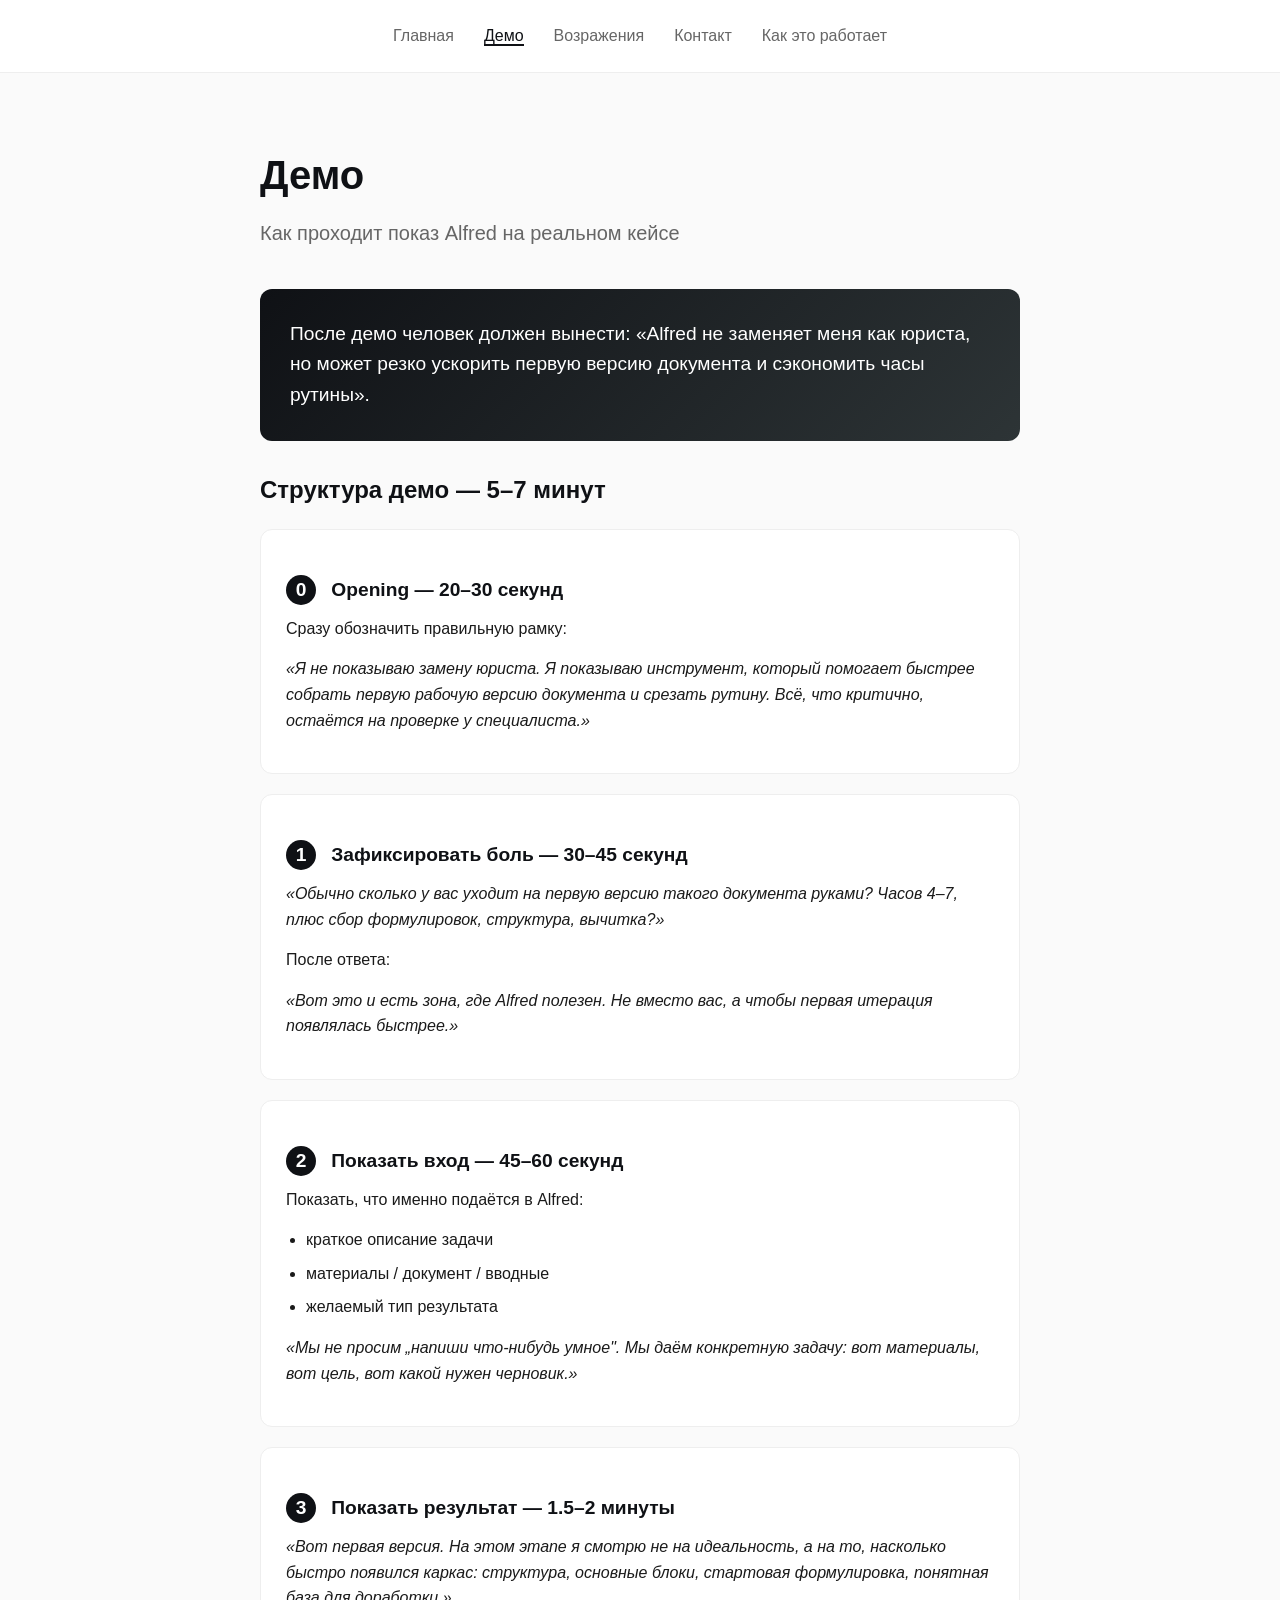
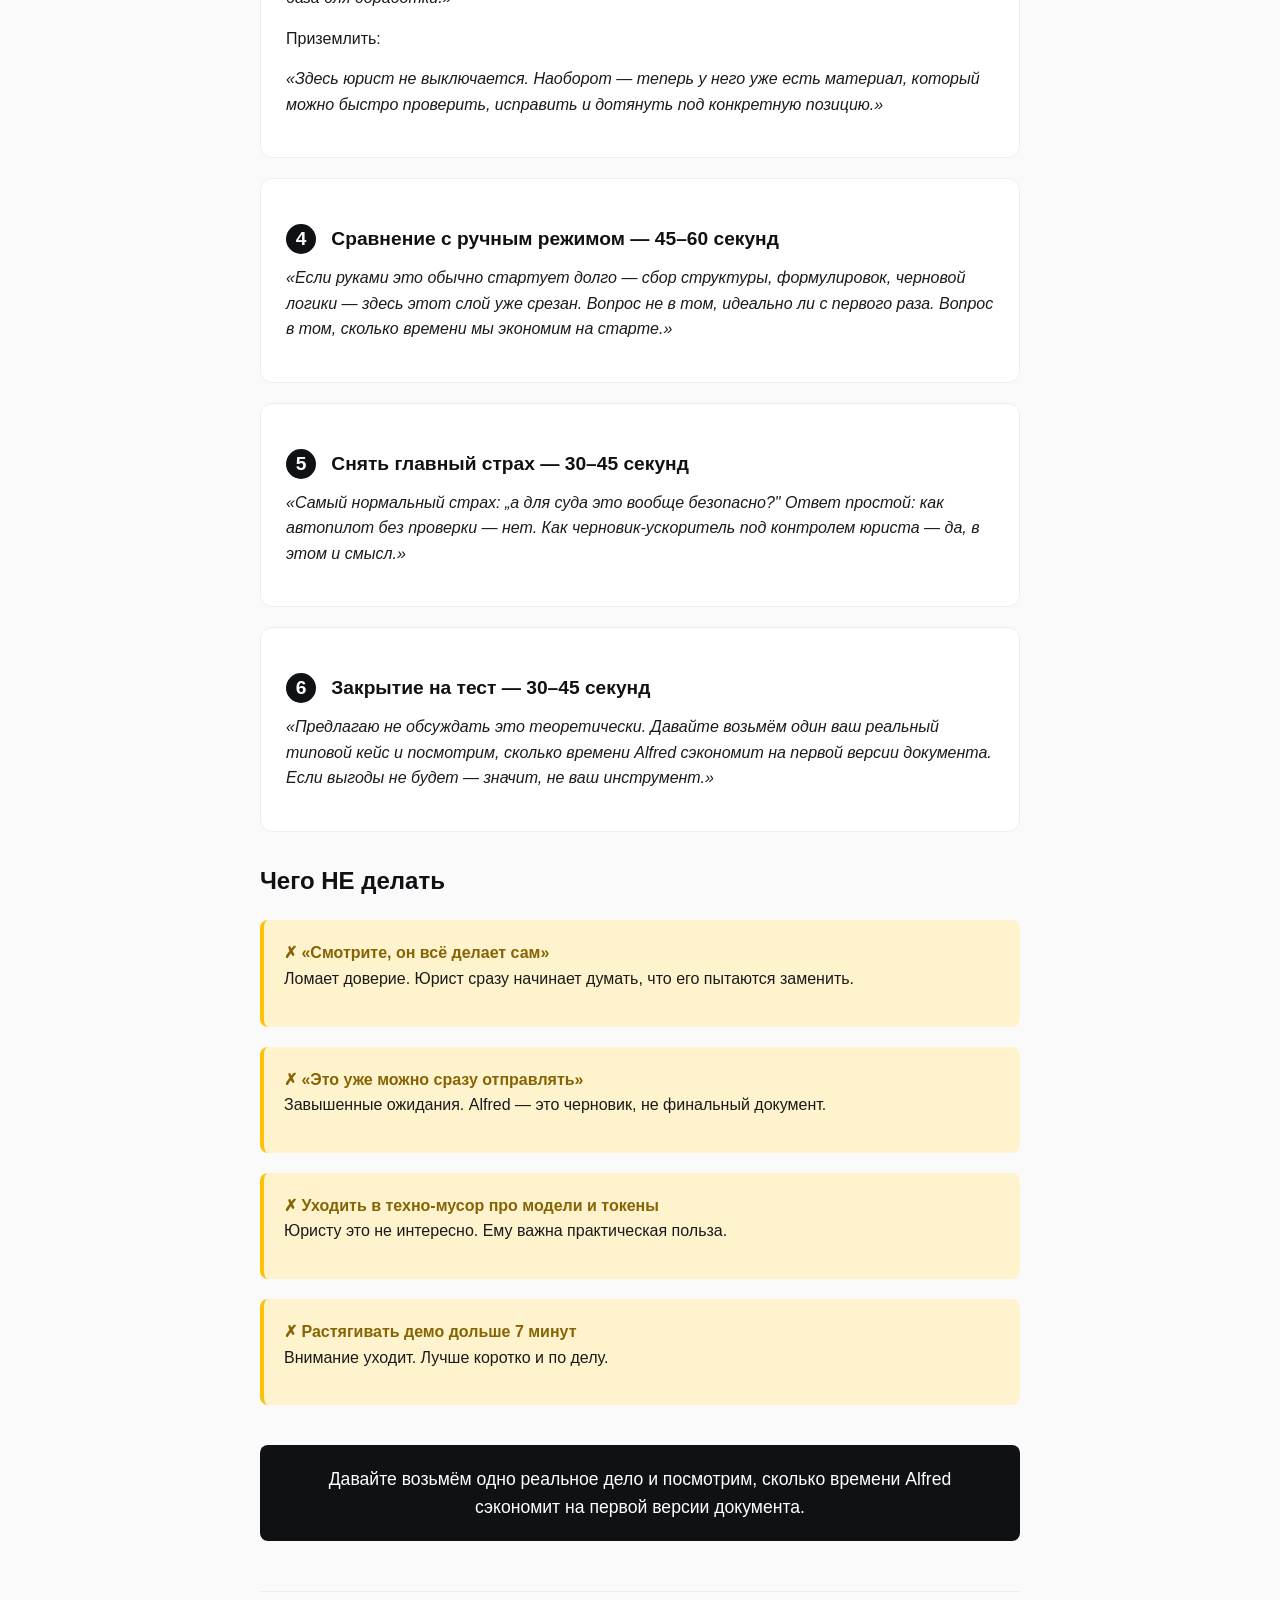
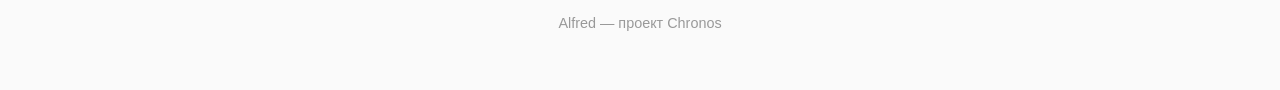
==== demo.html @ 85cc7cb6 "Add Alfred marketing mini-site pages: demo, objections, follow-up, how-it-works" ====
<!DOCTYPE html>
<html lang="ru">
<head>
    <meta charset="UTF-8">
    <meta name="viewport" content="width=device-width, initial-scale=1.0">
    <title>Демо — Alfred</title>
    <style>
        * { margin: 0; padding: 0; box-sizing: border-box; }
        body { font-family: -apple-system, BlinkMacSystemFont, 'Segoe UI', Roboto, sans-serif; line-height: 1.6; color: #1a1a1a; background: #fafafa; }
        .container { max-width: 800px; margin: 0 auto; padding: 40px 20px; }
        h1 { font-size: 2.5rem; margin-bottom: 10px; color: #0f1115; }
        .subtitle { font-size: 1.25rem; color: #666; margin-bottom: 40px; }
        h2 { font-size: 1.5rem; margin: 30px 0 15px; color: #0f1115; }
        h3 { font-size: 1.2rem; margin: 20px 0 10px; color: #0f1115; }
        p { margin-bottom: 15px; }
        .step { background: #fff; padding: 25px; border-radius: 12px; margin: 20px 0; border: 1px solid #eee; }
        .step-num { display: inline-block; background: #0f1115; color: white; width: 30px; height: 30px; border-radius: 50%; text-align: center; line-height: 30px; margin-right: 10px; font-weight: bold; }
        .highlight { background: linear-gradient(135deg, #0f1115 0%, #2d3436 100%); color: white; padding: 30px; border-radius: 12px; margin: 30px 0; }
        .highlight p { color: #fff; font-size: 1.2rem; margin: 0; }
        .anti { background: #fff3cd; padding: 20px; border-radius: 8px; margin: 20px 0; border-left: 4px solid #ffc107; }
        .anti strong { color: #856404; }
        ul { margin: 15px 0 15px 20px; }
        li { margin: 8px 0; }
        .footer { text-align: center; margin-top: 50px; padding-top: 20px; border-top: 1px solid #eee; color: #999; font-size: 0.9rem; }
        nav { background: #fff; border-bottom: 1px solid #eee; padding: 15px 0; margin-bottom: 30px; }
        nav ul { list-style: none; margin: 0; padding: 0; display: flex; justify-content: center; gap: 30px; flex-wrap: wrap; }
        nav a { text-decoration: none; color: #666; font-weight: 500; transition: color 0.2s; }
        nav a:hover { color: #0f1115; }
        nav a.active { color: #0f1115; border-bottom: 2px solid #0f1115; }
        .cta { background: #0f1115; color: white; padding: 20px 30px; border-radius: 8px; text-align: center; margin: 40px 0; }
        .cta p { margin: 0; font-size: 1.1rem; }
    </style>
</head>
<body>
    <nav>
        <ul>
            <li><a href="/">Главная</a></li>
            <li><a href="/demo.html" class="active">Демо</a></li>
            <li><a href="/objections.html">Возражения</a></li>
            <li><a href="/follow-up.html">Контакт</a></li>
            <li><a href="/how-it-works.html">Как это работает</a></li>
        </ul>
    </nav>
    <div class="container">
        <h1>Демо</h1>
        <p class="subtitle">Как проходит показ Alfred на реальном кейсе</p>

        <div class="highlight">
            <p>После демо человек должен вынести: «Alfred не заменяет меня как юриста, но может резко ускорить первую версию документа и сэкономить часы рутины».</p>
        </div>

        <h2>Структура демо — 5–7 минут</h2>

        <div class="step">
            <h3><span class="step-num">0</span> Opening — 20–30 секунд</h3>
            <p>Сразу обозначить правильную рамку:</p>
            <p><em>«Я не показываю замену юриста. Я показываю инструмент, который помогает быстрее собрать первую рабочую версию документа и срезать рутину. Всё, что критично, остаётся на проверке у специалиста.»</em></p>
        </div>

        <div class="step">
            <h3><span class="step-num">1</span> Зафиксировать боль — 30–45 секунд</h3>
            <p><em>«Обычно сколько у вас уходит на первую версию такого документа руками? Часов 4–7, плюс сбор формулировок, структура, вычитка?»</em></p>
            <p>После ответа:</p>
            <p><em>«Вот это и есть зона, где Alfred полезен. Не вместо вас, а чтобы первая итерация появлялась быстрее.»</em></p>
        </div>

        <div class="step">
            <h3><span class="step-num">2</span> Показать вход — 45–60 секунд</h3>
            <p>Показать, что именно подаётся в Alfred:</p>
            <ul>
                <li>краткое описание задачи</li>
                <li>материалы / документ / вводные</li>
                <li>желаемый тип результата</li>
            </ul>
            <p><em>«Мы не просим „напиши что-нибудь умное". Мы даём конкретную задачу: вот материалы, вот цель, вот какой нужен черновик.»</em></p>
        </div>

        <div class="step">
            <h3><span class="step-num">3</span> Показать результат — 1.5–2 минуты</h3>
            <p><em>«Вот первая версия. На этом этапе я смотрю не на идеальность, а на то, насколько быстро появился каркас: структура, основные блоки, стартовая формулировка, понятная база для доработки.»</em></p>
            <p>Приземлить:</p>
            <p><em>«Здесь юрист не выключается. Наоборот — теперь у него уже есть материал, который можно быстро проверить, исправить и дотянуть под конкретную позицию.»</em></p>
        </div>

        <div class="step">
            <h3><span class="step-num">4</span> Сравнение с ручным режимом — 45–60 секунд</h3>
            <p><em>«Если руками это обычно стартует долго — сбор структуры, формулировок, черновой логики — здесь этот слой уже срезан. Вопрос не в том, идеально ли с первого раза. Вопрос в том, сколько времени мы экономим на старте.»</em></p>
        </div>

        <div class="step">
            <h3><span class="step-num">5</span> Снять главный страх — 30–45 секунд</h3>
            <p><em>«Самый нормальный страх: „а для суда это вообще безопасно?" Ответ простой: как автопилот без проверки — нет. Как черновик-ускоритель под контролем юриста — да, в этом и смысл.»</em></p>
        </div>

        <div class="step">
            <h3><span class="step-num">6</span> Закрытие на тест — 30–45 секунд</h3>
            <p><em>«Предлагаю не обсуждать это теоретически. Давайте возьмём один ваш реальный типовой кейс и посмотрим, сколько времени Alfred сэкономит на первой версии документа. Если выгоды не будет — значит, не ваш инструмент.»</em></p>
        </div>

        <h2>Чего НЕ делать</h2>
        <div class="anti">
            <strong>✗ «Смотрите, он всё делает сам»</strong>
            <p>Ломает доверие. Юрист сразу начинает думать, что его пытаются заменить.</p>
        </div>
        <div class="anti">
            <strong>✗ «Это уже можно сразу отправлять»</strong>
            <p>Завышенные ожидания. Alfred — это черновик, не финальный документ.</p>
        </div>
        <div class="anti">
            <strong>✗ Уходить в техно-мусор про модели и токены</strong>
            <p>Юристу это не интересно. Ему важна практическая польза.</p>
        </div>
        <div class="anti">
            <strong>✗ Растягивать демо дольше 7 минут</strong>
            <p>Внимание уходит. Лучше коротко и по делу.</p>
        </div>

        <div class="cta">
            <p>Давайте возьмём одно реальное дело и посмотрим, сколько времени Alfred сэкономит на первой версии документа.</p>
        </div>

        <div class="footer">
            <p>Alfred — проект Chronos</p>
        </div>
    </div>
</body>
</html>
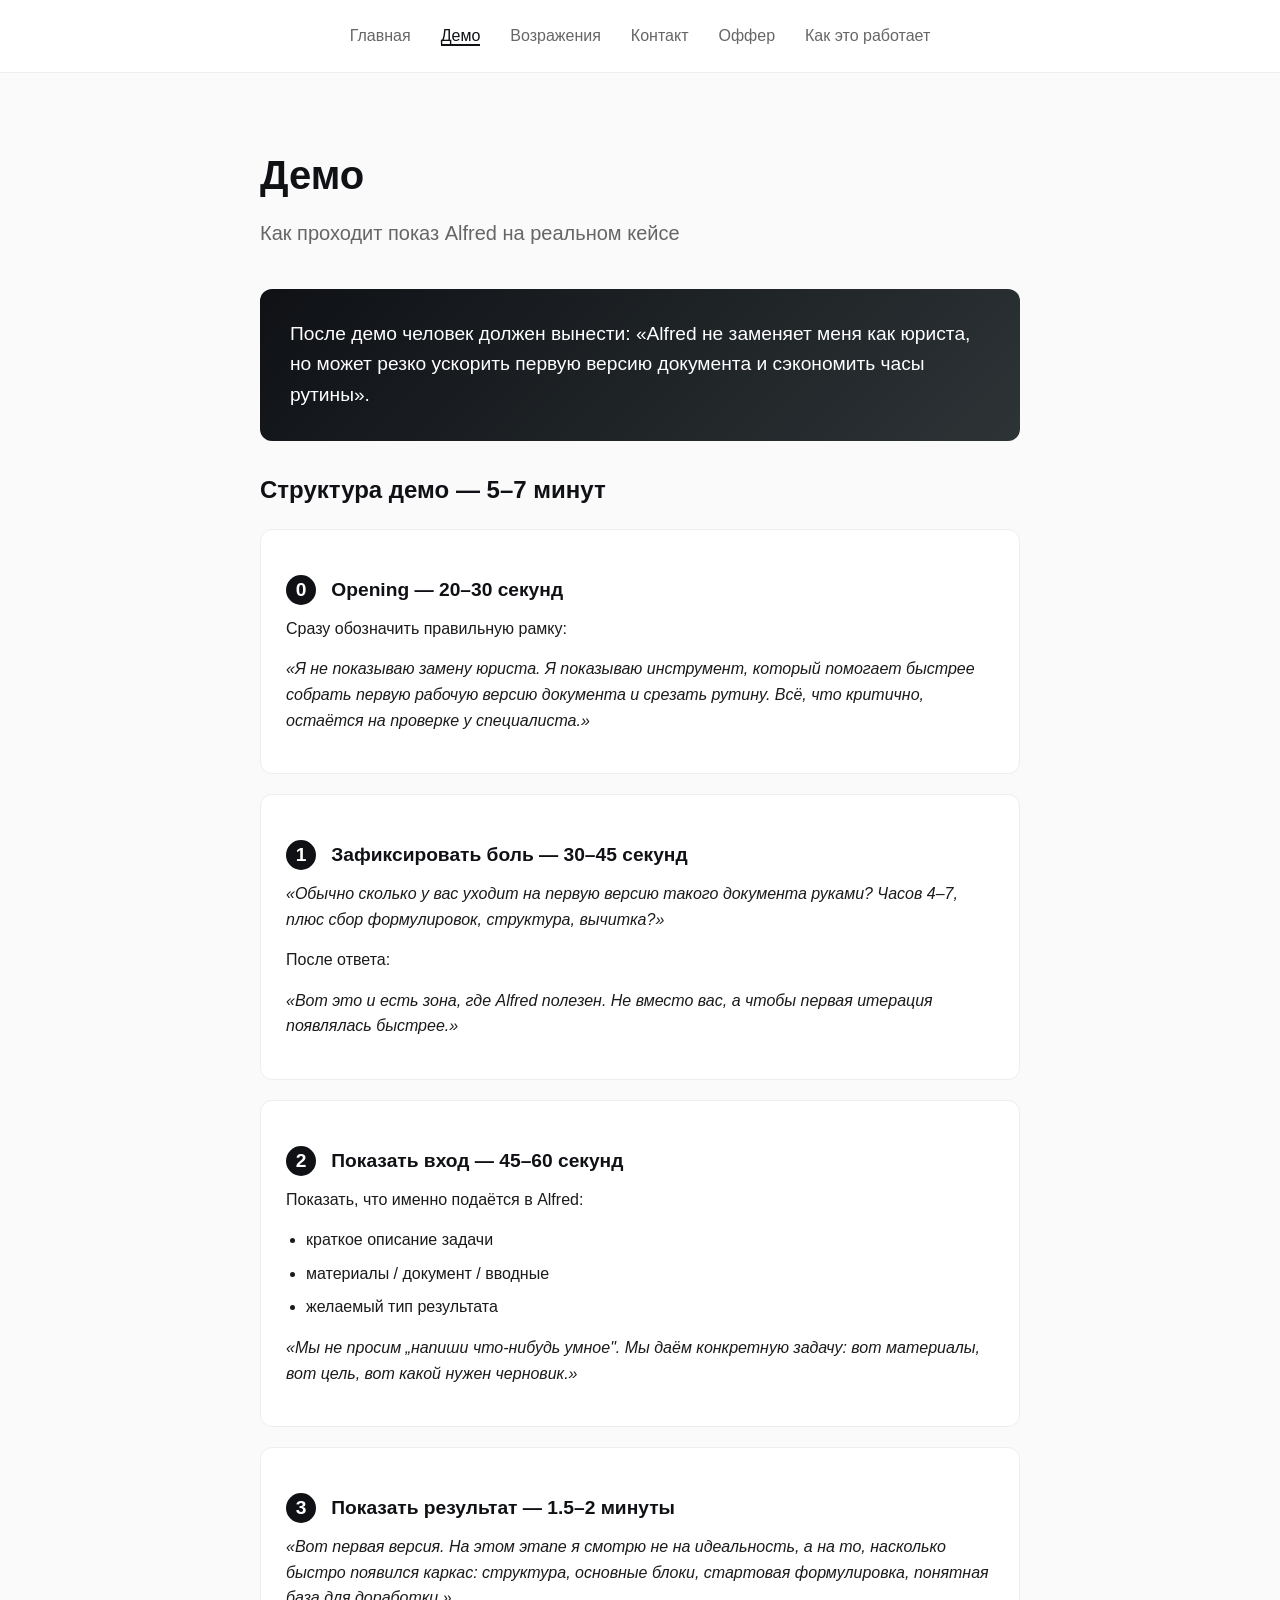
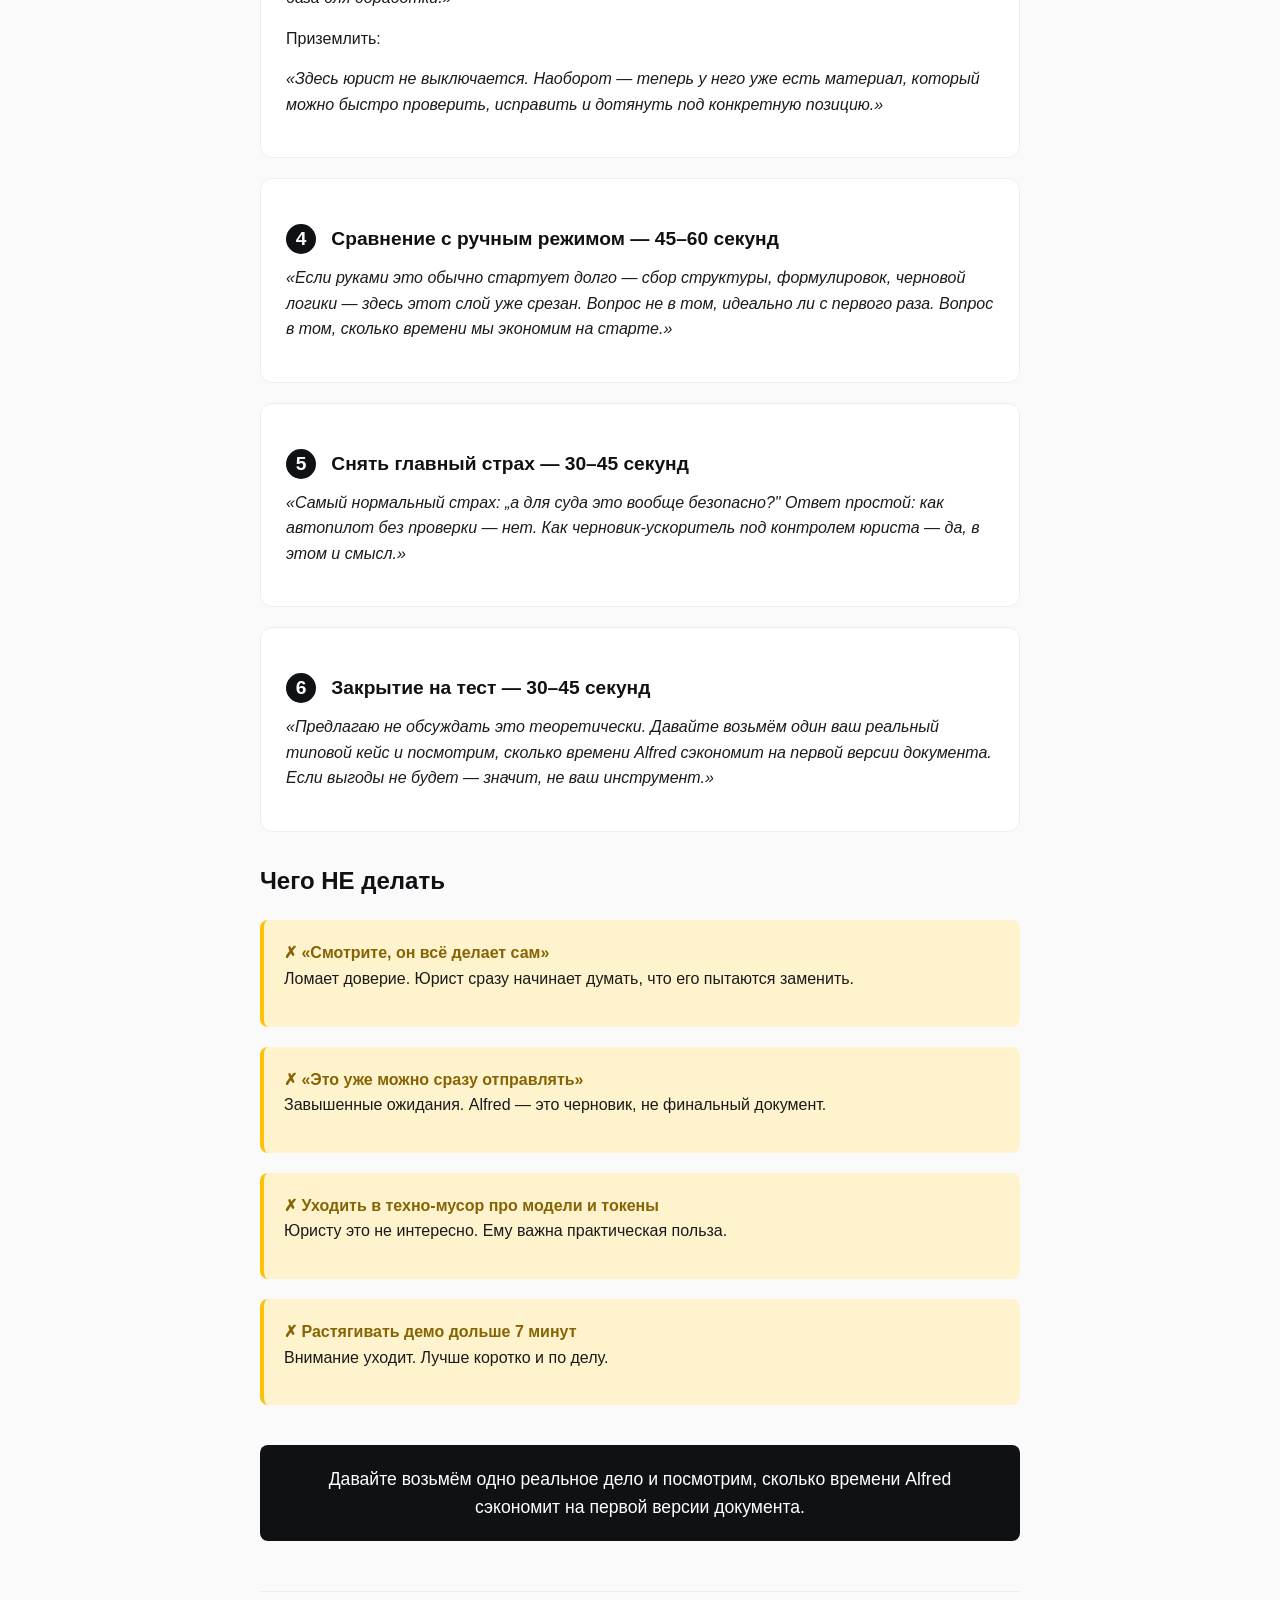
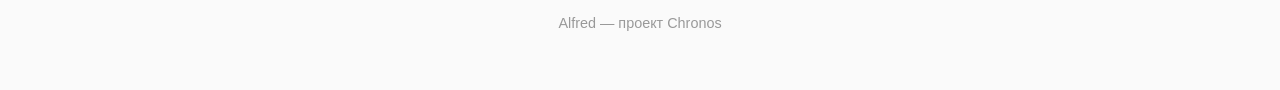
==== commit 721ae0c7: "Add Alfred offer page and update site navigation" ====
--- a/demo.html
+++ b/demo.html
@@ -38,6 +38,7 @@
             <li><a href="/demo.html" class="active">Демо</a></li>
             <li><a href="/objections.html">Возражения</a></li>
             <li><a href="/follow-up.html">Контакт</a></li>
+            <li><a href="/offer.html">Оффер</a></li>
             <li><a href="/how-it-works.html">Как это работает</a></li>
         </ul>
     </nav>
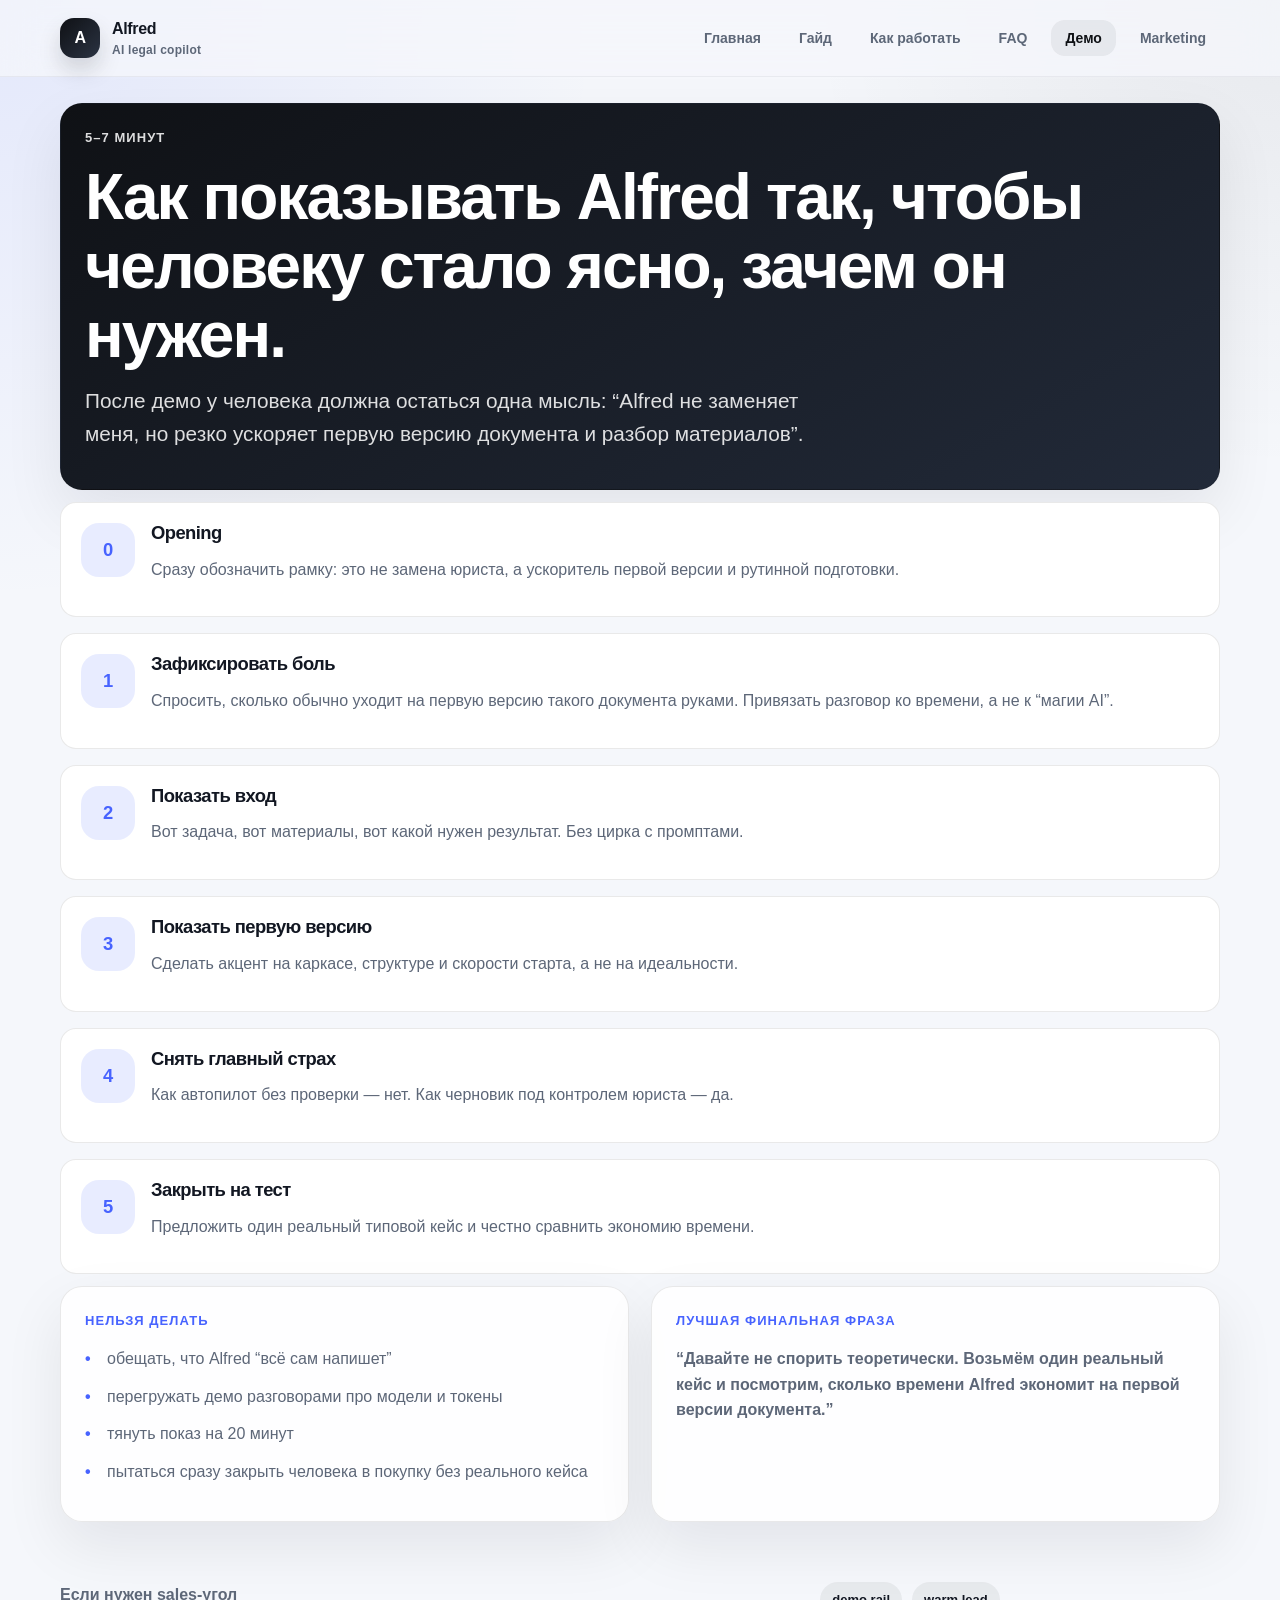
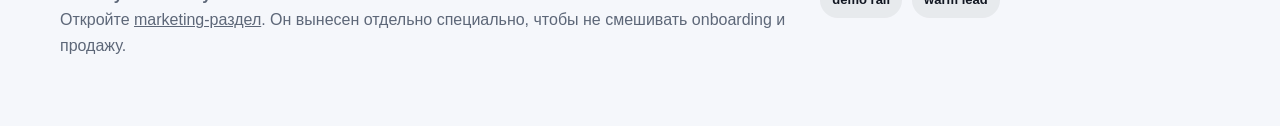
==== commit b6e2d1ad: "Build mobile-friendly Alfred guide site" ====
--- a/demo.html
+++ b/demo.html
@@ -1,128 +1,75 @@
 <!DOCTYPE html>
 <html lang="ru">
 <head>
-    <meta charset="UTF-8">
-    <meta name="viewport" content="width=device-width, initial-scale=1.0">
-    <title>Демо — Alfred</title>
-    <style>
-        * { margin: 0; padding: 0; box-sizing: border-box; }
-        body { font-family: -apple-system, BlinkMacSystemFont, 'Segoe UI', Roboto, sans-serif; line-height: 1.6; color: #1a1a1a; background: #fafafa; }
-        .container { max-width: 800px; margin: 0 auto; padding: 40px 20px; }
-        h1 { font-size: 2.5rem; margin-bottom: 10px; color: #0f1115; }
-        .subtitle { font-size: 1.25rem; color: #666; margin-bottom: 40px; }
-        h2 { font-size: 1.5rem; margin: 30px 0 15px; color: #0f1115; }
-        h3 { font-size: 1.2rem; margin: 20px 0 10px; color: #0f1115; }
-        p { margin-bottom: 15px; }
-        .step { background: #fff; padding: 25px; border-radius: 12px; margin: 20px 0; border: 1px solid #eee; }
-        .step-num { display: inline-block; background: #0f1115; color: white; width: 30px; height: 30px; border-radius: 50%; text-align: center; line-height: 30px; margin-right: 10px; font-weight: bold; }
-        .highlight { background: linear-gradient(135deg, #0f1115 0%, #2d3436 100%); color: white; padding: 30px; border-radius: 12px; margin: 30px 0; }
-        .highlight p { color: #fff; font-size: 1.2rem; margin: 0; }
-        .anti { background: #fff3cd; padding: 20px; border-radius: 8px; margin: 20px 0; border-left: 4px solid #ffc107; }
-        .anti strong { color: #856404; }
-        ul { margin: 15px 0 15px 20px; }
-        li { margin: 8px 0; }
-        .footer { text-align: center; margin-top: 50px; padding-top: 20px; border-top: 1px solid #eee; color: #999; font-size: 0.9rem; }
-        nav { background: #fff; border-bottom: 1px solid #eee; padding: 15px 0; margin-bottom: 30px; }
-        nav ul { list-style: none; margin: 0; padding: 0; display: flex; justify-content: center; gap: 30px; flex-wrap: wrap; }
-        nav a { text-decoration: none; color: #666; font-weight: 500; transition: color 0.2s; }
-        nav a:hover { color: #0f1115; }
-        nav a.active { color: #0f1115; border-bottom: 2px solid #0f1115; }
-        .cta { background: #0f1115; color: white; padding: 20px 30px; border-radius: 8px; text-align: center; margin: 40px 0; }
-        .cta p { margin: 0; font-size: 1.1rem; }
-    </style>
+  <meta charset="UTF-8">
+  <meta name="viewport" content="width=device-width, initial-scale=1.0">
+  <meta name="description" content="Как показать Alfred за 5–7 минут и не скатиться в техно-мусор.">
+  <title>Демо Alfred</title>
+  <link rel="stylesheet" href="assets/style.css">
 </head>
 <body>
-    <nav>
-        <ul>
-            <li><a href="/">Главная</a></li>
-            <li><a href="/demo.html" class="active">Демо</a></li>
-            <li><a href="/objections.html">Возражения</a></li>
-            <li><a href="/follow-up.html">Контакт</a></li>
-            <li><a href="/offer.html">Оффер</a></li>
-            <li><a href="/how-it-works.html">Как это работает</a></li>
-        </ul>
-    </nav>
-    <div class="container">
-        <h1>Демо</h1>
-        <p class="subtitle">Как проходит показ Alfred на реальном кейсе</p>
+  <div class="page-shell">
+    <header class="site-header">
+      <div class="header-inner">
+        <a class="brand" href="index.html"><span class="brand-mark">A</span><span>Alfred <small>AI legal copilot</small></span></a>
+        <button class="nav-toggle" data-nav-toggle aria-expanded="false">Меню</button>
+        <nav class="site-nav" data-nav>
+          <ul>
+            <li><a href="index.html">Главная</a></li>
+            <li><a href="guide.html">Гайд</a></li>
+            <li><a href="workflow.html">Как работать</a></li>
+            <li><a href="faq.html">FAQ</a></li>
+            <li><a href="demo.html" class="active">Демо</a></li>
+            <li><a href="marketing.html">Marketing</a></li>
+          </ul>
+        </nav>
+      </div>
+    </header>
 
-        <div class="highlight">
-            <p>После демо человек должен вынести: «Alfred не заменяет меня как юриста, но может резко ускорить первую версию документа и сэкономить часы рутины».</p>
+    <main class="section">
+      <div class="container">
+        <div class="hero-card hero-card--dark">
+          <div class="eyebrow">5–7 минут</div>
+          <h1>Как показывать Alfred так, чтобы человеку стало ясно, зачем он нужен.</h1>
+          <p class="lead">После демо у человека должна остаться одна мысль: “Alfred не заменяет меня, но резко ускоряет первую версию документа и разбор материалов”.</p>
         </div>
+      </div>
 
-        <h2>Структура демо — 5–7 минут</h2>
+      <div class="container section-tight">
+        <div class="process-steps">
+          <div class="step-card"><div class="step-num">0</div><div><h3>Opening</h3><p>Сразу обозначить рамку: это не замена юриста, а ускоритель первой версии и рутинной подготовки.</p></div></div>
+          <div class="step-card"><div class="step-num">1</div><div><h3>Зафиксировать боль</h3><p>Спросить, сколько обычно уходит на первую версию такого документа руками. Привязать разговор ко времени, а не к “магии AI”.</p></div></div>
+          <div class="step-card"><div class="step-num">2</div><div><h3>Показать вход</h3><p>Вот задача, вот материалы, вот какой нужен результат. Без цирка с промптами.</p></div></div>
+          <div class="step-card"><div class="step-num">3</div><div><h3>Показать первую версию</h3><p>Сделать акцент на каркасе, структуре и скорости старта, а не на идеальности.</p></div></div>
+          <div class="step-card"><div class="step-num">4</div><div><h3>Снять главный страх</h3><p>Как автопилот без проверки — нет. Как черновик под контролем юриста — да.</p></div></div>
+          <div class="step-card"><div class="step-num">5</div><div><h3>Закрыть на тест</h3><p>Предложить один реальный типовой кейс и честно сравнить экономию времени.</p></div></div>
+        </div>
+      </div>
 
-        <div class="step">
-            <h3><span class="step-num">0</span> Opening — 20–30 секунд</h3>
-            <p>Сразу обозначить правильную рамку:</p>
-            <p><em>«Я не показываю замену юриста. Я показываю инструмент, который помогает быстрее собрать первую рабочую версию документа и срезать рутину. Всё, что критично, остаётся на проверке у специалиста.»</em></p>
+      <div class="container section-tight two-col">
+        <div class="card">
+          <div class="eyebrow">Нельзя делать</div>
+          <ul class="clean">
+            <li>обещать, что Alfred “всё сам напишет”</li>
+            <li>перегружать демо разговорами про модели и токены</li>
+            <li>тянуть показ на 20 минут</li>
+            <li>пытаться сразу закрыть человека в покупку без реального кейса</li>
+          </ul>
         </div>
+        <div class="card">
+          <div class="eyebrow">Лучшая финальная фраза</div>
+          <p><strong>“Давайте не спорить теоретически. Возьмём один реальный кейс и посмотрим, сколько времени Alfred экономит на первой версии документа.”</strong></p>
+        </div>
+      </div>
+    </main>
 
-        <div class="step">
-            <h3><span class="step-num">1</span> Зафиксировать боль — 30–45 секунд</h3>
-            <p><em>«Обычно сколько у вас уходит на первую версию такого документа руками? Часов 4–7, плюс сбор формулировок, структура, вычитка?»</em></p>
-            <p>После ответа:</p>
-            <p><em>«Вот это и есть зона, где Alfred полезен. Не вместо вас, а чтобы первая итерация появлялась быстрее.»</em></p>
-        </div>
-
-        <div class="step">
-            <h3><span class="step-num">2</span> Показать вход — 45–60 секунд</h3>
-            <p>Показать, что именно подаётся в Alfred:</p>
-            <ul>
-                <li>краткое описание задачи</li>
-                <li>материалы / документ / вводные</li>
-                <li>желаемый тип результата</li>
-            </ul>
-            <p><em>«Мы не просим „напиши что-нибудь умное". Мы даём конкретную задачу: вот материалы, вот цель, вот какой нужен черновик.»</em></p>
-        </div>
-
-        <div class="step">
-            <h3><span class="step-num">3</span> Показать результат — 1.5–2 минуты</h3>
-            <p><em>«Вот первая версия. На этом этапе я смотрю не на идеальность, а на то, насколько быстро появился каркас: структура, основные блоки, стартовая формулировка, понятная база для доработки.»</em></p>
-            <p>Приземлить:</p>
-            <p><em>«Здесь юрист не выключается. Наоборот — теперь у него уже есть материал, который можно быстро проверить, исправить и дотянуть под конкретную позицию.»</em></p>
-        </div>
-
-        <div class="step">
-            <h3><span class="step-num">4</span> Сравнение с ручным режимом — 45–60 секунд</h3>
-            <p><em>«Если руками это обычно стартует долго — сбор структуры, формулировок, черновой логики — здесь этот слой уже срезан. Вопрос не в том, идеально ли с первого раза. Вопрос в том, сколько времени мы экономим на старте.»</em></p>
-        </div>
-
-        <div class="step">
-            <h3><span class="step-num">5</span> Снять главный страх — 30–45 секунд</h3>
-            <p><em>«Самый нормальный страх: „а для суда это вообще безопасно?" Ответ простой: как автопилот без проверки — нет. Как черновик-ускоритель под контролем юриста — да, в этом и смысл.»</em></p>
-        </div>
-
-        <div class="step">
-            <h3><span class="step-num">6</span> Закрытие на тест — 30–45 секунд</h3>
-            <p><em>«Предлагаю не обсуждать это теоретически. Давайте возьмём один ваш реальный типовой кейс и посмотрим, сколько времени Alfred сэкономит на первой версии документа. Если выгоды не будет — значит, не ваш инструмент.»</em></p>
-        </div>
-
-        <h2>Чего НЕ делать</h2>
-        <div class="anti">
-            <strong>✗ «Смотрите, он всё делает сам»</strong>
-            <p>Ломает доверие. Юрист сразу начинает думать, что его пытаются заменить.</p>
-        </div>
-        <div class="anti">
-            <strong>✗ «Это уже можно сразу отправлять»</strong>
-            <p>Завышенные ожидания. Alfred — это черновик, не финальный документ.</p>
-        </div>
-        <div class="anti">
-            <strong>✗ Уходить в техно-мусор про модели и токены</strong>
-            <p>Юристу это не интересно. Ему важна практическая польза.</p>
-        </div>
-        <div class="anti">
-            <strong>✗ Растягивать демо дольше 7 минут</strong>
-            <p>Внимание уходит. Лучше коротко и по делу.</p>
-        </div>
-
-        <div class="cta">
-            <p>Давайте возьмём одно реальное дело и посмотрим, сколько времени Alfred сэкономит на первой версии документа.</p>
-        </div>
-
-        <div class="footer">
-            <p>Alfred — проект Chronos</p>
-        </div>
-    </div>
+    <footer class="footer">
+      <div class="container footer-grid">
+        <div><strong>Если нужен sales-угол</strong><p>Откройте <a href="marketing.html">marketing-раздел</a>. Он вынесен отдельно специально, чтобы не смешивать onboarding и продажу.</p></div>
+        <div class="pill-row"><span class="pill">demo rail</span><span class="pill">warm lead</span></div>
+      </div>
+    </footer>
+  </div>
+  <script src="assets/app.js"></script>
 </body>
 </html>
--- a/assets/style.css
+++ b/assets/style.css
@@ -0,0 +1,424 @@
+:root {
+  --bg: #f5f7fb;
+  --surface: rgba(255,255,255,0.86);
+  --surface-strong: #ffffff;
+  --text: #121722;
+  --muted: #5d6778;
+  --line: rgba(15, 17, 21, 0.09);
+  --brand: #0f1115;
+  --brand-soft: #eef2ff;
+  --accent: #4763ff;
+  --success: #116149;
+  --warning: #8a5a00;
+  --shadow: 0 24px 60px rgba(15,17,21,.08);
+  --radius: 22px;
+  --radius-sm: 16px;
+  --content: 1160px;
+}
+* { box-sizing: border-box; }
+html { scroll-behavior: smooth; }
+body {
+  margin: 0;
+  font-family: Inter, -apple-system, BlinkMacSystemFont, 'Segoe UI', Roboto, sans-serif;
+  color: var(--text);
+  background:
+    radial-gradient(circle at top left, rgba(71,99,255,.10), transparent 28%),
+    radial-gradient(circle at top right, rgba(15,17,21,.06), transparent 22%),
+    var(--bg);
+  line-height: 1.6;
+}
+a { color: inherit; }
+.page-shell { min-height: 100vh; }
+.site-header {
+  position: sticky;
+  top: 0;
+  z-index: 50;
+  backdrop-filter: blur(18px);
+  background: rgba(245,247,251,.78);
+  border-bottom: 1px solid rgba(15,17,21,.05);
+}
+.header-inner,
+.container {
+  width: min(calc(100% - 32px), var(--content));
+  margin: 0 auto;
+}
+.header-inner {
+  display: flex;
+  align-items: center;
+  gap: 18px;
+  min-height: 76px;
+}
+.brand {
+  text-decoration: none;
+  display: flex;
+  align-items: center;
+  gap: 12px;
+  font-weight: 700;
+  letter-spacing: -.02em;
+}
+.brand-mark {
+  width: 40px;
+  height: 40px;
+  border-radius: 14px;
+  display: grid;
+  place-items: center;
+  background: linear-gradient(135deg, var(--brand), #2b3342);
+  color: #fff;
+  box-shadow: 0 12px 22px rgba(15,17,21,.15);
+}
+.brand small {
+  display: block;
+  color: var(--muted);
+  font-size: 12px;
+  font-weight: 600;
+  letter-spacing: .02em;
+}
+.nav-toggle {
+  margin-left: auto;
+  display: none;
+  border: 1px solid var(--line);
+  background: var(--surface-strong);
+  border-radius: 14px;
+  padding: 11px 14px;
+  font: inherit;
+  color: var(--text);
+}
+.site-nav {
+  margin-left: auto;
+}
+.site-nav ul {
+  list-style: none;
+  display: flex;
+  gap: 10px;
+  margin: 0;
+  padding: 0;
+  align-items: center;
+  flex-wrap: wrap;
+  justify-content: flex-end;
+}
+.site-nav a {
+  text-decoration: none;
+  color: var(--muted);
+  padding: 10px 14px;
+  border-radius: 14px;
+  font-weight: 600;
+  font-size: 14px;
+}
+.site-nav a:hover,
+.site-nav a.active {
+  color: var(--brand);
+  background: rgba(15,17,21,.06);
+}
+.hero {
+  padding: 48px 0 24px;
+}
+.hero-grid,
+.two-col,
+.grid-3,
+.grid-2 {
+  display: grid;
+  gap: 22px;
+}
+.hero-grid { grid-template-columns: 1.25fr .9fr; align-items: stretch; }
+.two-col { grid-template-columns: repeat(2, minmax(0,1fr)); }
+.grid-3 { grid-template-columns: repeat(3, minmax(0,1fr)); }
+.grid-2 { grid-template-columns: repeat(2, minmax(0,1fr)); }
+.card,
+.hero-card,
+.metric,
+.timeline-item,
+.faq-item,
+.cta-panel,
+.feature-card,
+.note,
+.tab-panel,
+.checklist,
+.quote,
+.stat-card {
+  background: var(--surface);
+  border: 1px solid var(--line);
+  border-radius: var(--radius);
+  box-shadow: var(--shadow);
+}
+.hero-card,
+.card,
+.cta-panel,
+.quote,
+.note,
+.feature-card,
+.stat-card,
+.tab-panel,
+.timeline-item,
+.faq-item,
+.checklist,
+.metric {
+  padding: 24px;
+}
+.hero-card--dark,
+.cta-panel--dark {
+  background: linear-gradient(150deg, #0f1115 0%, #222a39 100%);
+  color: #fff;
+}
+.hero-card--dark p,
+.cta-panel--dark p,
+.hero-card--dark li,
+.cta-panel--dark li,
+.hero-card--dark .eyebrow { color: rgba(255,255,255,.86); }
+.eyebrow {
+  font-size: 13px;
+  text-transform: uppercase;
+  letter-spacing: .08em;
+  font-weight: 700;
+  color: var(--accent);
+  margin-bottom: 14px;
+}
+h1, h2, h3, h4 {
+  margin: 0 0 14px;
+  line-height: 1.08;
+  letter-spacing: -.03em;
+}
+h1 { font-size: clamp(2.25rem, 5vw, 4.4rem); }
+h2 { font-size: clamp(1.55rem, 2vw, 2.3rem); }
+h3 { font-size: 1.15rem; }
+p { margin: 0 0 14px; color: var(--muted); }
+.lead {
+  font-size: clamp(1.08rem, 2vw, 1.3rem);
+  max-width: 66ch;
+}
+.btn-row { display: flex; gap: 12px; flex-wrap: wrap; margin-top: 22px; }
+.btn {
+  display: inline-flex;
+  align-items: center;
+  justify-content: center;
+  gap: 10px;
+  min-height: 46px;
+  padding: 0 18px;
+  border-radius: 14px;
+  text-decoration: none;
+  font-weight: 700;
+  border: 1px solid transparent;
+}
+.btn-primary { background: var(--brand); color: #fff; }
+.btn-secondary { background: #fff; border-color: var(--line); }
+.btn-soft { background: rgba(71,99,255,.10); color: var(--accent); }
+.section { padding: 26px 0; }
+.section-tight { padding-top: 12px; }
+.tag-row, .pill-row { display: flex; flex-wrap: wrap; gap: 10px; }
+.tag, .pill {
+  display: inline-flex;
+  align-items: center;
+  padding: 8px 12px;
+  border-radius: 999px;
+  background: rgba(71,99,255,.09);
+  color: var(--accent);
+  font-weight: 700;
+  font-size: 13px;
+}
+.pill { background: rgba(15,17,21,.06); color: var(--text); font-weight: 600; }
+.metric strong, .stat-card strong {
+  display: block;
+  font-size: 2rem;
+  color: var(--brand);
+  margin-bottom: 6px;
+}
+ul.clean, .clean {
+  list-style: none;
+  padding: 0;
+  margin: 0;
+}
+ul.clean li {
+  position: relative;
+  padding-left: 22px;
+  margin: 12px 0;
+  color: var(--muted);
+}
+ul.clean li::before {
+  content: "•";
+  position: absolute;
+  left: 0;
+  top: 0;
+  color: var(--accent);
+  font-weight: 900;
+}
+.process-steps {
+  display: grid;
+  gap: 16px;
+}
+.step-card {
+  display: grid;
+  grid-template-columns: 54px 1fr;
+  gap: 16px;
+  align-items: start;
+  padding: 20px;
+  background: #fff;
+  border-radius: var(--radius-sm);
+  border: 1px solid var(--line);
+}
+.step-num {
+  width: 54px;
+  height: 54px;
+  border-radius: 18px;
+  display: grid;
+  place-items: center;
+  font-weight: 800;
+  font-size: 1.15rem;
+  background: rgba(71,99,255,.12);
+  color: var(--accent);
+}
+.timeline {
+  display: grid;
+  gap: 16px;
+}
+.timeline-item {
+  position: relative;
+  overflow: hidden;
+}
+.timeline-item::after {
+  content: "";
+  position: absolute;
+  inset: auto 24px 0 24px;
+  height: 4px;
+  background: linear-gradient(90deg, var(--accent), rgba(71,99,255,.18));
+  border-radius: 999px;
+}
+.note { border-left: 5px solid var(--accent); }
+.note.warning { border-left-color: #f5a524; }
+.note.success { border-left-color: #16a34a; }
+.faq-item summary {
+  list-style: none;
+  cursor: pointer;
+  font-weight: 700;
+  display: flex;
+  align-items: center;
+  justify-content: space-between;
+  gap: 12px;
+}
+.faq-item summary::-webkit-details-marker { display: none; }
+.faq-item[open] summary { margin-bottom: 14px; }
+.faq-item .chev {
+  width: 28px;
+  height: 28px;
+  border-radius: 999px;
+  display: grid;
+  place-items: center;
+  background: rgba(15,17,21,.06);
+  color: var(--muted);
+  flex: 0 0 auto;
+}
+.faq-item[open] .chev { transform: rotate(180deg); }
+.tabs {
+  display: flex;
+  gap: 10px;
+  flex-wrap: wrap;
+  margin-bottom: 18px;
+}
+.tab-btn {
+  border: 1px solid var(--line);
+  background: #fff;
+  border-radius: 999px;
+  padding: 10px 14px;
+  font: inherit;
+  font-weight: 700;
+  color: var(--muted);
+  cursor: pointer;
+}
+.tab-btn.active {
+  background: var(--brand);
+  color: #fff;
+  border-color: transparent;
+}
+.tab-panel { display: none; }
+.tab-panel.active { display: block; }
+.checklist-item {
+  display: flex;
+  gap: 12px;
+  align-items: flex-start;
+  padding: 12px 0;
+  border-top: 1px solid rgba(15,17,21,.07);
+}
+.checklist-item:first-child { border-top: 0; }
+.checklist-item input {
+  width: 20px;
+  height: 20px;
+  margin-top: 2px;
+}
+.small { font-size: 14px; color: var(--muted); }
+.phone-frame {
+  border-radius: 30px;
+  padding: 16px;
+  background: linear-gradient(180deg, #10141c, #232c3d);
+  box-shadow: 0 26px 60px rgba(15,17,21,.16);
+}
+.phone-screen {
+  background: #fff;
+  border-radius: 22px;
+  padding: 18px;
+}
+.kbd {
+  display: inline-block;
+  border: 1px solid var(--line);
+  background: #fff;
+  padding: 4px 8px;
+  border-radius: 10px;
+  font-size: 13px;
+  font-weight: 700;
+}
+.copy-box {
+  display: grid;
+  gap: 12px;
+  align-items: start;
+}
+.copy-snippet {
+  background: #0f1115;
+  color: #fff;
+  border-radius: 18px;
+  padding: 18px;
+  font-size: 14px;
+  overflow-x: auto;
+}
+.copy-btn {
+  justify-self: start;
+}
+.footer {
+  padding: 34px 0 54px;
+  color: var(--muted);
+}
+.footer-grid {
+  display: grid;
+  grid-template-columns: 1.3fr .7fr;
+  gap: 18px;
+  align-items: start;
+}
+hr.soft {
+  border: 0;
+  border-top: 1px solid rgba(15,17,21,.08);
+  margin: 20px 0;
+}
+@media (max-width: 960px) {
+  .hero-grid, .grid-3, .two-col, .grid-2, .footer-grid { grid-template-columns: 1fr; }
+}
+@media (max-width: 760px) {
+  .header-inner { min-height: 70px; }
+  .nav-toggle { display: inline-flex; align-items:center; justify-content:center; }
+  .site-nav {
+    display: none;
+    width: 100%;
+    margin: 0 0 16px;
+  }
+  .site-nav.open { display: block; }
+  .header-inner { flex-wrap: wrap; padding-top: 10px; }
+  .site-nav ul {
+    flex-direction: column;
+    align-items: stretch;
+    background: rgba(255,255,255,.96);
+    border: 1px solid var(--line);
+    border-radius: 20px;
+    padding: 10px;
+  }
+  .site-nav a { display: block; }
+  .hero { padding-top: 28px; }
+  .hero-card, .card, .cta-panel, .faq-item, .timeline-item, .tab-panel, .feature-card, .checklist, .note, .quote, .metric, .stat-card { padding: 20px; }
+  .container, .header-inner { width: min(calc(100% - 20px), var(--content)); }
+  .step-card { grid-template-columns: 44px 1fr; }
+  .step-num { width: 44px; height: 44px; border-radius: 14px; }
+}
